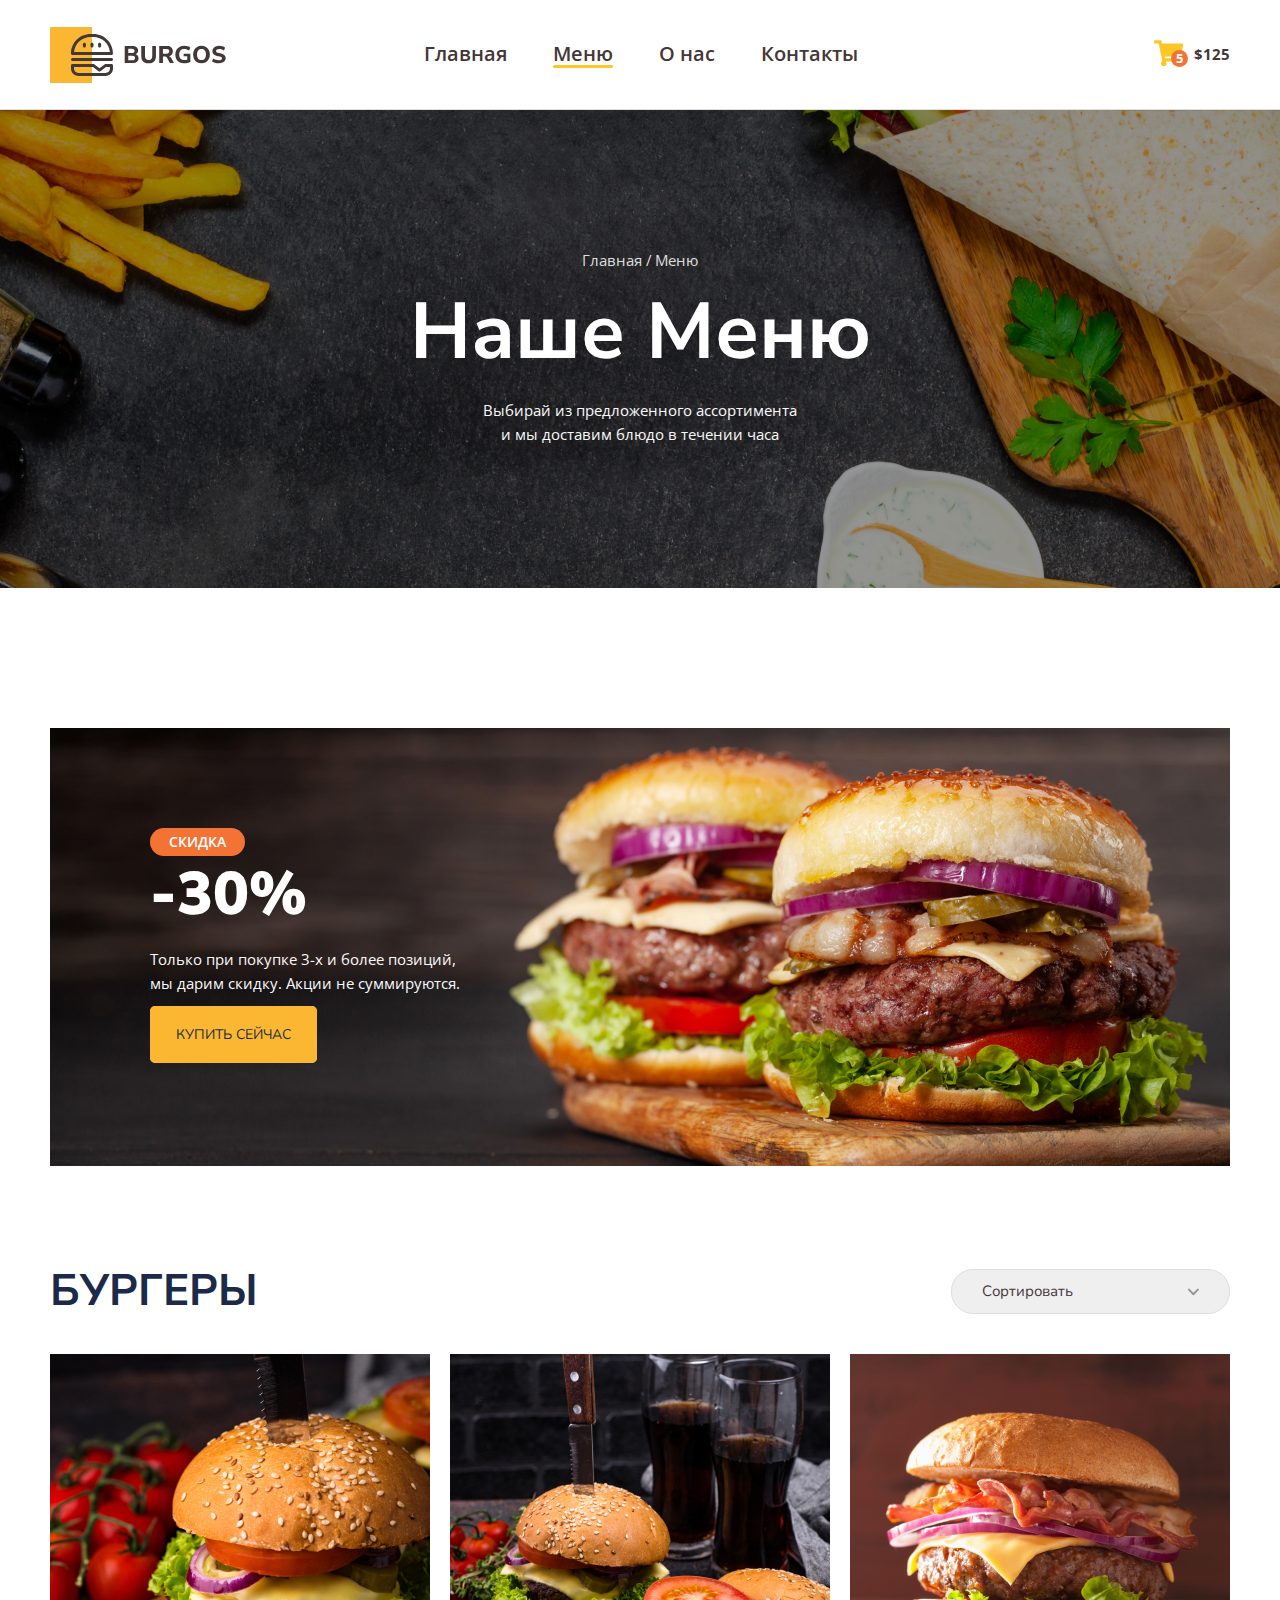
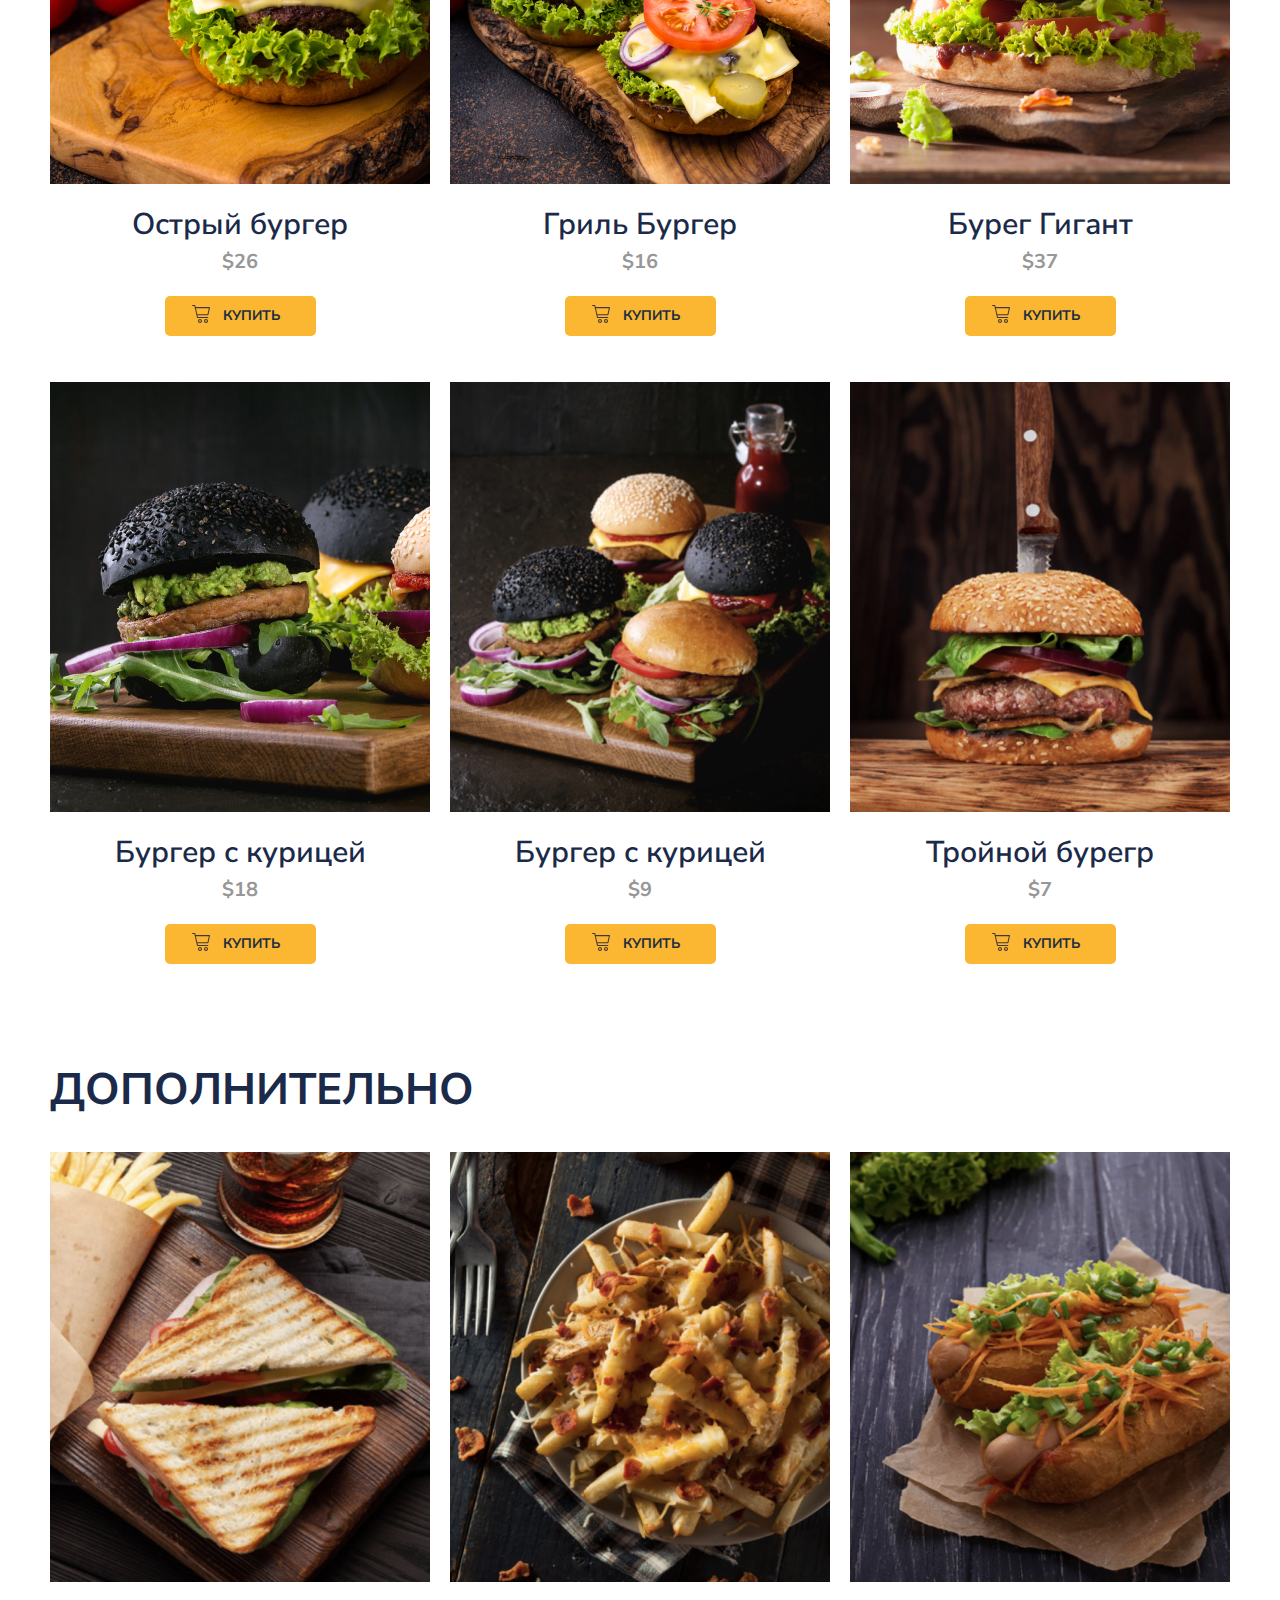
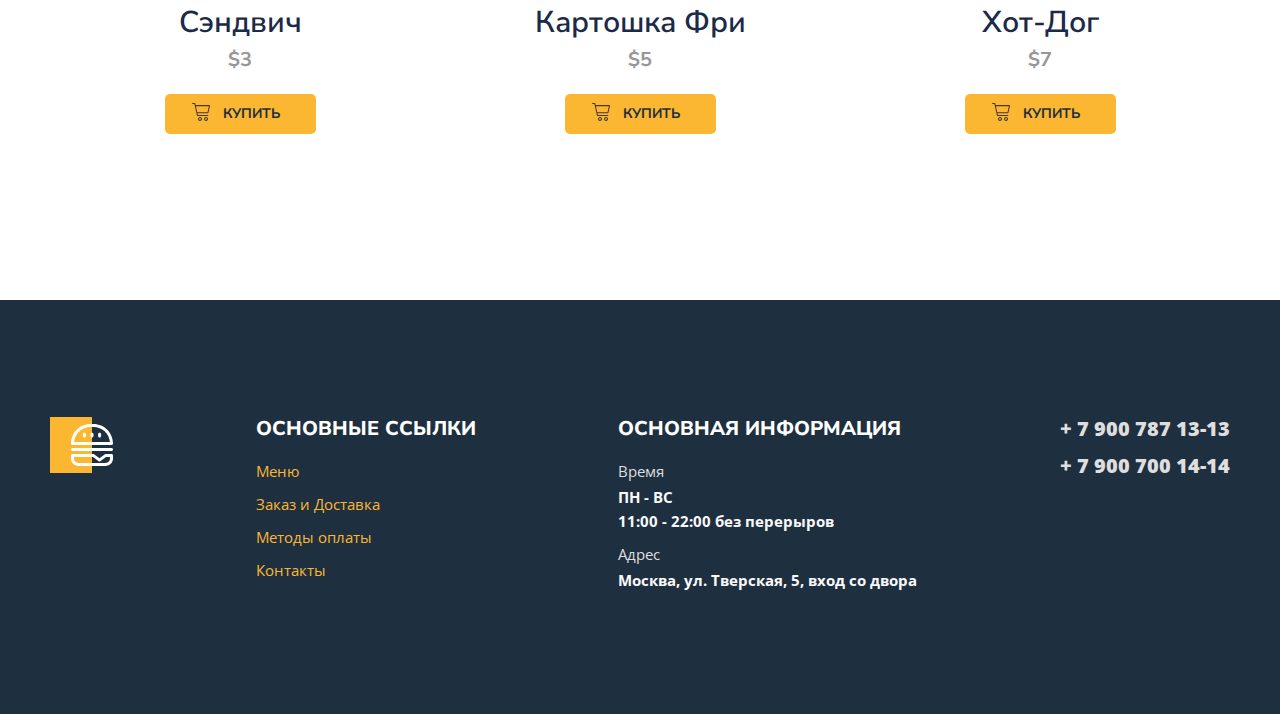
==== menu.html @ 4d60cb62 "add files" ====
<!DOCTYPE html>
<html lang="ru">
<head>
    <meta charset="UTF-8">
    <meta http-equiv="X-UA-Compatible" content="IE=edge">
    <meta name="viewport" content="width=device-width, initial-scale=1.0">
    <title>Burger</title>
    <link rel="preconnect" href="https://fonts.googleapis.com">
    <link rel="preconnect" href="https://fonts.gstatic.com" crossorigin>
    <link href="https://fonts.googleapis.com/css2?family=Nunito+Sans:opsz,wght@6..12,600;6..12,700;6..12,800;6..12,900&family=Open+Sans:wght@400;600;700&display=swap" rel="stylesheet">
    <link rel="stylesheet" href="styles/normalize.css">
    <link href="https://fonts.googleapis.com/css2?family=Nunito+Sans:opsz,wght@6..12,600;6..12,700;6..12,800;6..12,900&family=Open+Sans:wght@400;700&display=swap" rel="stylesheet">
    <link rel="stylesheet" href="styles/normalize.css">
    <link rel="stylesheet" href="styles/main.css">
</head>
<body>
    <header>
        <div class="wrapper">
            <div class="header">
                <div class="header-item">
                    <a href="index.html" class="header-logo"></a>
                <nav>
                    <ul class="header-nav">
                        <li><a href="index.html">Главная</a></li>
                        <li><a href="#" class="active">Меню</a></li>
                        <li><a href="#">О нас</a></li>
                        <li><a href="#">Контакты</a></li>
                    </ul>
                </nav>
                </div>
                <button type="button" class="button">
                    <span class="button-item">
                        <span class="button-count">5</span>
                        <img src="img/cart.svg" alt="Корзина">
                    </span>
                    <span class="button-text">$125</span>
                </button>
            </div>
        </div>
    </header>
    <div class="bg">
        <div class="wrapper">
            <ul class="breadcrumbs">
                <li><a href="index.html">Главная</a></li>
                <li><a href="#">Меню</a></li>
            </ul>
            <h1 class="title">Наше Меню</h1>
                <p class="description">Выбирай из предложенного ассортимента и мы доставим блюдо в течении часа</p>
        </div>
    </div>
    <main>
        <div class="banner">
            <div class="container">
                <div class="banner-box">
                    <h2 class="banner-title">
                        <span>скидка</span>-30%
                    </h2>
                    <p class="banner-text">
                        Только при покупке 3-х и более позиций,
                        мы дарим скидку. Акции не суммируются.
                    </p>
                    <a href="#menuBurger" class="banner-link">купить сейчас</a>
                </div>
            </div>
        </div>
        <section class="menu" id="menuBurger">
            <div class="wrapper">
                <div class="menu-header">
                    <h2 class="menu-title">
                        Бургеры
                    </h2>
                    <select class="menu-select">
                        <option value="">Сортировать</option>
                        <option value="up">По возрастанию</option>
                        <option value="down">По убыванию</option>
                    </select>
                </div>
                <div class="menu-grid">
                    <div class="menu-grid-items">
                        <div class="menu-grid-cover">
                            <img src="img/menu-grid/01.jpg" alt="Острый бургер">
                        </div>
                        <p class="menu-grid-title">Острый бургер</p>
                        <p class="menu-grid-price">$26</p>
                        <button type="button" class="menu-grid-btn">
                            <span class="menu-grid-icon">
                                <img src="img/cart1.svg" alt="">
                            </span>
                            <span class="menu-grid-text">купить</span>
                        </button>
                    </div>
                    <div class="menu-grid-items">
                        <div class="menu-grid-cover">
                            <img src="img/menu-grid/02.jpg" alt="Острый бургер">
                        </div>
                        <p class="menu-grid-title">Гриль Бургер</p>
                        <p class="menu-grid-price">$16</p>
                        <button type="button" class="menu-grid-btn">
                            <span class="menu-grid-icon">
                                <img src="img/cart1.svg" alt="">
                            </span>
                            <span class="menu-grid-text">купить</span>
                        </button>
                    </div>
                    <div class="menu-grid-items">
                        <div class="menu-grid-cover">
                            <img src="img/menu-grid/03.jpg" alt="Острый бургер">
                        </div>
                        <p class="menu-grid-title">Бурег Гигант</p>
                        <p class="menu-grid-price">$37</p>
                        <button type="button" class="menu-grid-btn">
                            <span class="menu-grid-icon">
                                <img src="img/cart1.svg" alt="">
                            </span>
                            <span class="menu-grid-text">купить</span>
                        </button>
                    </div>
                    <div class="menu-grid-items">
                        <div class="menu-grid-cover">
                            <img src="img/menu-grid/04.jpg" alt="Острый бургер">
                        </div>
                        <p class="menu-grid-title">Бургер с курицей</p>
                        <p class="menu-grid-price">$18</p>
                        <button type="button" class="menu-grid-btn">
                            <span class="menu-grid-icon">
                                <img src="img/cart1.svg" alt="">
                            </span>
                            <span class="menu-grid-text">купить</span>
                        </button>
                    </div>
                    <div class="menu-grid-items">
                        <div class="menu-grid-cover">
                            <img src="img/menu-grid/05.jpg" alt="Острый бургер">
                        </div>
                        <p class="menu-grid-title">Бургер с курицей</p>
                        <p class="menu-grid-price">$9</p>
                        <button type="button" class="menu-grid-btn">
                            <span class="menu-grid-icon">
                                <img src="img/cart1.svg" alt="">
                            </span>
                            <span class="menu-grid-text">купить</span>
                        </button>
                    </div>
                    <div class="menu-grid-items">
                        <div class="menu-grid-cover">
                            <img src="img/menu-grid/06.jpg" alt="Острый бургер">
                        </div>
                        <p class="menu-grid-title">Тройной бурегр</p>
                        <p class="menu-grid-price">$7</p>
                        <button type="button" class="menu-grid-btn">
                            <span class="menu-grid-icon">
                                <img src="img/cart1.svg" alt="">
                            </span>
                            <span class="menu-grid-text">купить</span>
                        </button>
                    </div>
                </div>
            </div>    
        </section>
        <section class="bonus">
            <div class="wrapper">
                <div class="menu-header">
                    <h2 class="menu-title">
                        дополнительно
                    </h2>
                </div>
                <div class="menu-grid">
                    <div class="menu-grid-items">
                        <div class="menu-grid-cover">
                            <img src="img/menu-bonus/b1.jpg" alt="Острый бургер">
                        </div>
                        <p class="menu-grid-title">Сэндвич</p>
                        <p class="menu-grid-price">$3</p>
                        <button type="button" class="menu-grid-btn">
                            <span class="menu-grid-icon">
                                <img src="img/cart1.svg" alt="">
                            </span>
                            <span class="menu-grid-text">купить</span>
                        </button>
                    </div>
                    <div class="menu-grid-items">
                        <div class="menu-grid-cover">
                            <img src="img/menu-bonus/b2.jpg" alt="Острый бургер">
                        </div>
                        <p class="menu-grid-title">Картошка Фри</p>
                        <p class="menu-grid-price">$5</p>
                        <button type="button" class="menu-grid-btn">
                            <span class="menu-grid-icon">
                                <img src="img/cart1.svg" alt="">
                            </span>
                            <span class="menu-grid-text">купить</span>
                        </button>
                    </div>
                    <div class="menu-grid-items">
                        <div class="menu-grid-cover">
                            <img src="img/menu-bonus/b3.jpg" alt="Острый бургер">
                        </div>
                        <p class="menu-grid-title">Хот-Дог</p>
                        <p class="menu-grid-price">$7</p>
                        <button type="button" class="menu-grid-btn">
                            <span class="menu-grid-icon">
                                <img src="img/cart1.svg" alt="">
                            </span>
                            <span class="menu-grid-text">купить</span>
                        </button>
                    </div>
                </div>
            </div>    
        </section>
    </main>
    <footer class="footer">
        <div class="wrapper">
            <div class="footer-box">
                <div class="footer-item">
                    <img src="img/logo-footer.svg" alt="Logo">
                </div>
                <div class="footer-item">
                    <h2>основные ссылки</h2>
                    <ul class="footer-list">
                        <li><a href="menu.html">Меню</a></li>
                        <li><a href="#">Заказ и Доставка</a></li>
                        <li><a href="#">Методы оплаты</a></li>
                        <li><a href="#">Контакты</a></li>
                    </ul>
                </div>
                <div class="footer-item">
                    <h2>основная информация</h2>
                    <ul class="footer-list">
                        <li>
                            <span>Время</span>
                            ПН - ВС <br>
                            11:00 - 22:00 без перерыров
                        </li>
                        <li>
                            <span>Адрес</span>
                            Москва, ул. Тверская, 5, вход со двора
                        </li>
                    </ul>
                </div>
                <div class="footer-tel">
                    <ul class="footer-list footer-list-tel">
                        <li>
                            <a href="tel:+79007871313">+ 7 900 787 13-13</a>
                        </li>
                        <li>
                            <a href="tel:+79007001414">+ 7 900 700 14-14</a>
                        </li>
                    </ul>
                </div>
            </div>
            
        </div>
    </footer>
</body>
</html>
---- styles/main.css ----
body {
    font-family: 'Nunito Sans', sans-serif;
}
.wrapper {
    max-width: 1180px;
    margin: 0 auto;
    padding-left: 15px;
    padding-right: 15px;
}
.header {
    font-family: 'Open Sans', sans-serif;
    display: flex;
    align-items: center;
    justify-content: space-between;
    padding-top: 26px;
    padding-bottom: 25px;
}
header {
    border-bottom: 1px solid #dedede;
}
.header-item {
    display: flex;
    align-items:center;
    justify-content: space-between;
    flex-basis: 68.5%;
}
.header-logo {
    display: block;
    background-image: url(../img/logo.svg);
    width: 176px;
    height: 56px;
    background-repeat: no-repeat;
    background-size: cover;
}
.header-nav {
    display: flex;
    list-style-type: none;
    padding-left: 0;
    gap: 46px;
}
.header-nav a {
    font-size: 20px;
    font-weight: 600; 
    color: #443737; 
    text-decoration: none; 
}
.header-nav a:hover {
    color: #FFC725;
}
.header-nav a::after {
    content: '';
    width: 100%;
    height: 3px;
    border-radius: 1.5px;
    background: transparent;
    display: block;
}
.header-nav a.active::after {
    background: #FFC725;
}
.button {
    display: flex;
    align-items: center;
    background-color: transparent;
    border: none;
    padding: 0;
    gap: 10px;
    cursor: pointer;
}
.button-item {
    position: relative;
}
.button-count {
    font-weight: 700;
    font-size: 13px;
    color:#FFF;
    background:#F37335;
    border-radius:100% ;
    position: absolute;
    width: 17px;
    height: 17px;
    text-align: center;
    line-height: 1.3;
    bottom: 3px;
    right: -4px;
}
.button-text {
    color:#443737;
    font-weight: 700;
font-size: 15px;
}
.bg {
    text-align: center;
    color: #FFF;
    background-image: url(../img/bg.jpg);
    background-size: cover;
    background-position: center center;
    padding: 142px 0;
    margin-bottom: 140px;
}
.breadcrumbs {
    padding-left: 0;
    margin-top: 0;
    list-style: none;
    display: flex;
    justify-content: center;
    gap: 7px;
}
.breadcrumbs a{
    color: #dedede;
    font-size: 15px;
    font-family: 'Open Sans', sans-serif;
    text-decoration: none;
}
.breadcrumbs a:hover {
    color: #FFC725;
}
.breadcrumbs a::before {
    content: '/';
    position: relative;
    left: -3px;
    pointer-events: none;
}
.breadcrumbs a:hover::before {
    color: #dedede;
}
.breadcrumbs li:first-child a::before {
    display: none;
}
.title {
    font-size: 700;
    font-size: 79px;
    margin-top: 17px;
    margin-bottom: 20px;
}
.description {
    font-family: 'Open Sans', sans-serif;
    font-size: 15px;
    line-height: 1.6;
    color: #faf9f9;
    max-width: 320px;
    margin: 0 auto;
}
.banner {
    color: #FFF;
    background-image: url(../img/banner.jpg);
    max-width: 1180px;
    height: 438px;
    margin: 0 auto;
    margin-bottom: 100px;
}
.container {
    width: 353px;
    height: 238px;
    text-align: left;
    padding: 100px 0 0px 100px;
}
.banner-box span {
    color: #FFF;
    font-family: 'Open Sans';
    font-size: 14px;
    font-style: normal;
    font-weight: 600;
    border-radius: 14px;
    background: #F37335;    
    display: flex;
    width: 95px;
    height: 28px;
    justify-content: center;
    align-items: center;
}
.banner-text {
    color: #FAF9F9;
    font-family: 'Open Sans';
    font-size: 15px;
    font-style: normal;
    font-weight: 400;
    line-height: 24px;
    width: 327px;
    height: 48px;
    margin-bottom: 30px
}
.banner-title {
    color: #FFF;
    font-family: 'Nunito Sans';
    font-size: 60px;
    font-style: normal;
    font-weight: 900;
    line-height: 76px;
    text-transform: uppercase;
    margin: 0;
}
.banner-link {
    border-radius: 5px;
    background: #FBB731;
    color: #1E2F40;
    font-size: 14px;
    padding: 18px 25px;
    text-transform: uppercase;
    text-decoration: none;
    border: 1px solid #FBB731
}
.banner-link:hover {
    background-color:transparent;
    color: #FBB731;
}
.menu-header{
    display: flex;
    align-items: center;
    justify-content: space-between;
    padding-bottom: 37px;
}
.menu-title {
    font-size: 44px;
    font-weight: 700;
    text-transform: uppercase;
    color: #1b2a49;
    margin: 0;
}
.menu-select {
    border: 1px solid #dedede;
    padding: 13px 30px;
    border-radius: 22px;
    color: #443737;
    font-size: 15px;
    appearance: none;
    flex-basis: 279px;
    background-image: url(../img/arrow.svg);
    background-repeat: no-repeat;
    background-size: 12.79px 7.75px;
    background-position: 89% center;
}
.menu-grid {
    display: grid;
    grid-template-columns: repeat(3, 1fr);
    gap: 20px;
}
.menu-grid-cover {
    width: 100%;
    height: 430px;
    position: relative;
    overflow: hidden;
}
.menu-grid-cover img {
    position: absolute;
    left: 50%;
    top: 50%;
    transform: translate(-50%, -50%);
    object-fit: cover;
    width: 100%;
    height: 430px;
}
.menu-grid-title {
    color: #1B2A49;
    text-align: center;
    font-family: 'Nunito Sans';
    font-size: 30px;
    font-style: normal;
    font-weight: 600;
    line-height: 21px;
    margin-bottom: -7px;
}
.menu-grid-price {
    color: #979797;
    text-align: center;
    font-family: 'Nunito Sans';
    font-size: 20px;
    font-style: normal;
    font-weight: 700;
    line-height: 28px;
}
.menu-grid-btn {
    position: relative;
    display: flex;
    justify-content: center;
    align-items: center;
    margin: 0 auto;
    margin-bottom: 26px;
    border-radius: 5px;
    border: none;
    background: #FBB731;
}
.menu-grid-btn:hover {
    background-color:transparent;
    background-color: #F37335;
    cursor: pointer;
}
.menu-grid-icon {
    background-repeat: no-repeat;
    background-size: cover;
    align-items:center;
    position: absolute;
    margin-left: -78px
}
.menu-grid-text {
    padding: 10px 30px 10px 52px;
    color: #1E2F40;
    text-align: center;
    font-family: 'Nunito Sans';
    font-size: 14px;
    font-style: normal;
    font-weight: 700;
    line-height: 18px; 
    text-transform: uppercase;
}
.bonus {
    margin-top: 75px;
}
.footer {
    background: #1E2F40;
    color: #fff;
    padding-top: 117px;
    padding-bottom: 106px;
    margin-top: 140px;
}
.footer-box {
    display: flex;
    justify-content: space-between;
}
.logo {
    width: 63px;
    height: 56px;
}
.footer-item {
    flex: 0 0 auto;
}
.footer-item h2 {
    font-size: 20px;
    font-weight: 800;
    text-transform: uppercase;
    margin-bottom: 19px;
    margin-top: 0;
}
.footer-item ul,
.footer-tel ul {
    list-style-type: none;
}
.footer-list li {
    margin-bottom: 9px;
    font-family: 'Open Sans', sans-serif;
    font-size: 15px;
    color: #FAF9F9;
    font-weight: 700;
    line-height: 24px;
}
.footer-list a {
    color: #FBB731;
    text-decoration: none;
    font-weight: 400;
}
.footer-item span {
    color: #DEDEDE;
    display: block;
    font-weight: 400;
    margin-bottom: 2px;
}
.footer-list-tel {
    margin-top: 0;
}
.footer-list-tel a {
    font-size: 20px;
    font-weight: 900;
    color: #DEDEDE; 
}
.footer-tel li {
    margin-bottom: 12px;
}
.footer-list {
    padding-left: 0;
    list-style-type: none;
}
/* styles index*/
.main {
    background: linear-gradient(180deg, #0C4C7B -100%, #1E2F40 100%);
}

.contaner {
    max-width: 1180px;
    margin: 0 auto;
    display: flex;
    justify-content: space-between;
}
.content {
    color:#faf9f9;
    flex: 0 0 580px;
    padding-top: 170px;
    padding-bottom: 170px;
}
.content-title {
    font-size: 120px;
    font-weight: 800;
    text-transform: uppercase;
    line-height: 140px;
    margin-bottom: 35px;
    margin-top: 0;
    margin-left: 8px;
}
.content-title span {
    color: #FBB731;
    font-size: 30px;
    font-weight: 700;
    line-height: 38px;
    display: block;
    margin-bottom: 10px;
}
.content-text {
    font-family: 'Open sans', 'sans-serif';
    font-size: 19px;
    line-height: 1.4;
    margin-bottom: 42px;
    margin-left: 9px
}
.content-link,
.promo a{
    color: #1e2f40;
    background-color: #fbb731;
    border-radius: 5px;
    text-decoration: none;
    padding: 20px 45px;
    display: inline-block;
    text-transform: uppercase;
    font-size: 14px;
    font-weight: 700;
    margin: 4px 0 0 50px;
}
.visual {
    flex-grow: 1;
    display: flex;
    justify-content: flex-end;
    position: relative;
}
.bg1 {
    width: 432px;
    height: 100%;
    background: linear-gradient(2deg, #F37335 -19.6%, #FBB731 100.79%, #FDC830 100.79%);
}
.main img {
    width: 829px;
    position: absolute;
    right: -168px;
}
.promo {
    padding-top: 186px;
    padding-bottom: 46px;
}
.promo-left,
.promo-right {
    flex: 0 0 49%;
    color: #fff;
    box-sizing: border-box;
    background-repeat: no-repeat;
    background-size: cover;
    background-position: center;
    padding: 0;
}
.promo-left {
    background-image: url(../img/promo-left.png);
    padding: 0;
}
.promo-right {
    background-image: url(../img/promo-right.png);
    padding: 0;
}
.sale {
    font-size: 14px;
    font-weight: 900;
    background: #f37335;
    padding: 5px 19px;
    border-radius: 14px;
    display: inline-block;
    text-transform: uppercase;
    margin-top: 118px;
    margin-left: 49px;
}
.cost {
    font-size: 60px;
    font-weight: 900;
    margin-bottom: 8px;
    margin-top: -5px;
    margin-left: 46px;
}
.promo-description {
    font-family: 'Open sans', 'sans-serif';
    color: #FAF9F9;
    font-size: 15px;
    line-height: 24px;
}
.promo-left .promo-description {
    max-width: 392px;
    margin-left: 48px;
    margin-top: 10px;
    margin-bottom: 115px;
}
.promo-right .promo-description {
    max-width: 300px;
    margin-left: 45px;
    margin-bottom: 16px
}
.free {
    font-size: 44px;
    font-weight: #fff;
    padding: 104px 0 0 49px;
    margin: 0;
}
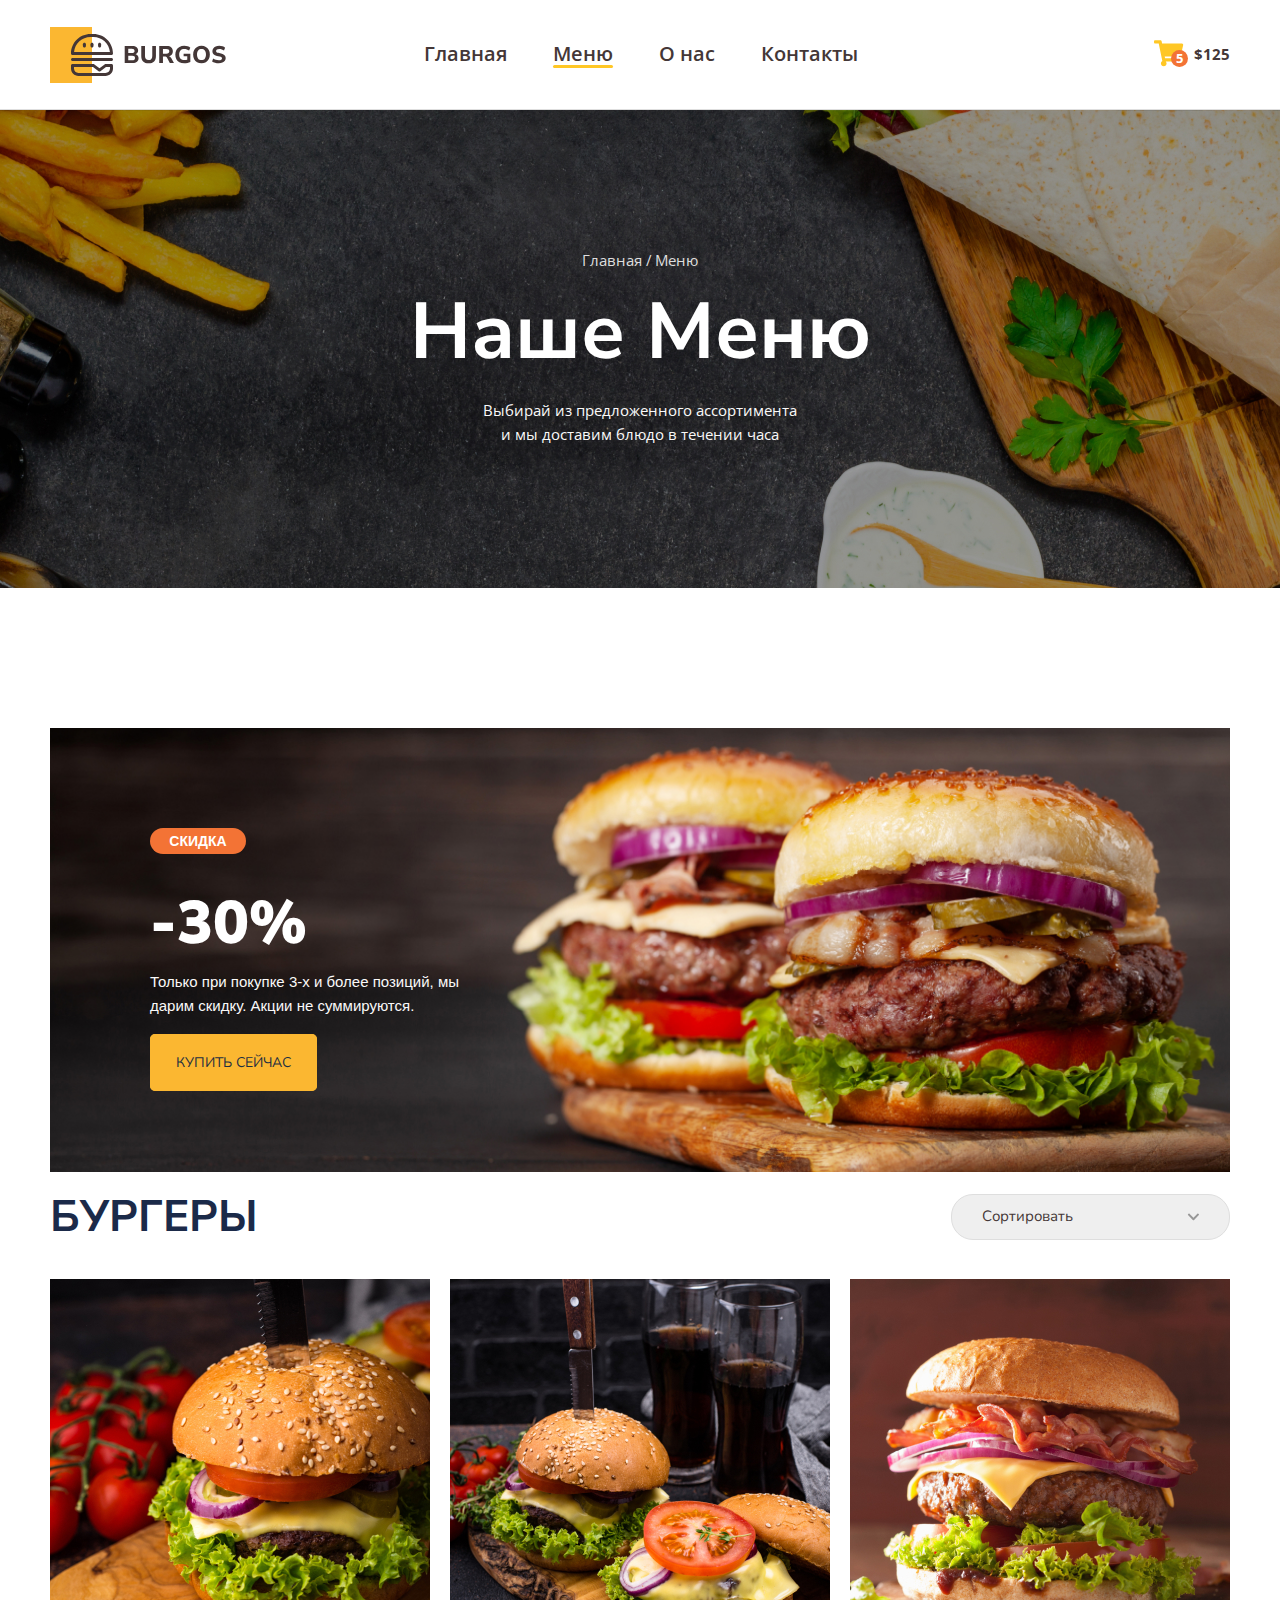
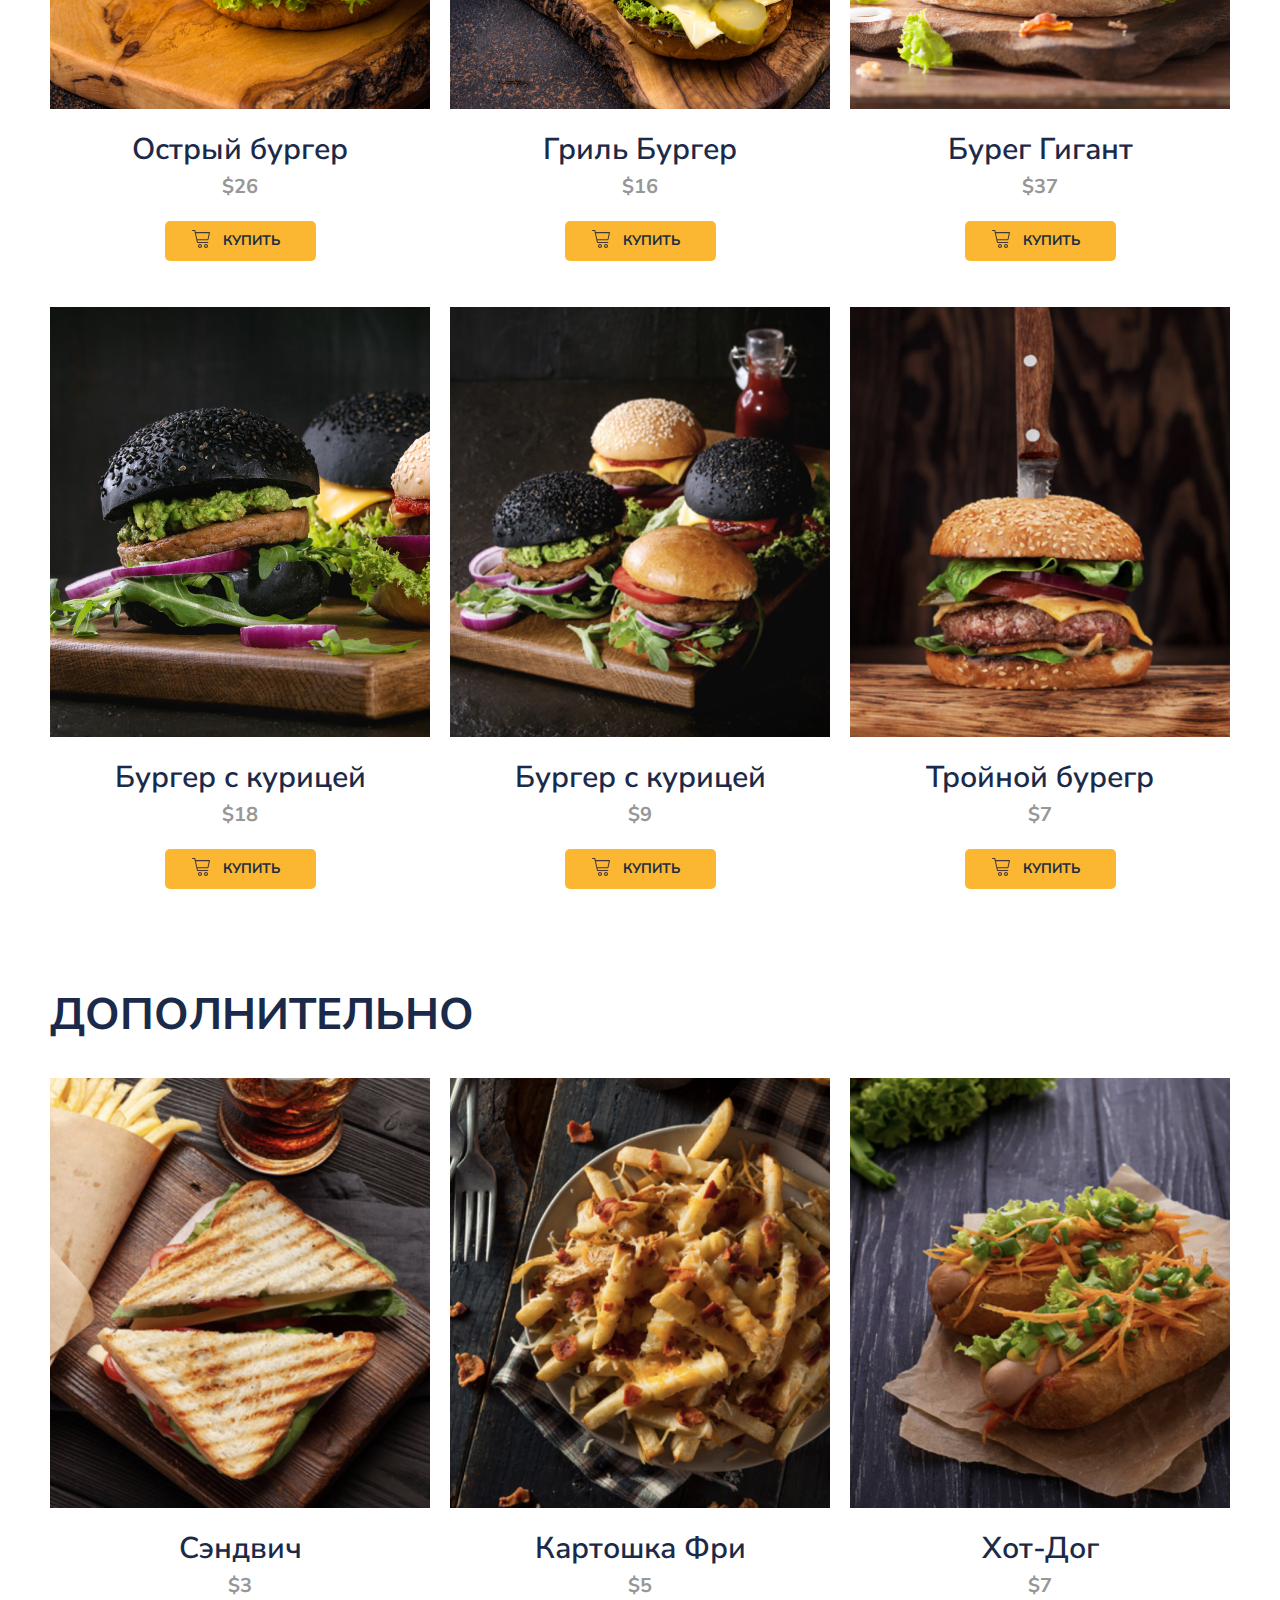
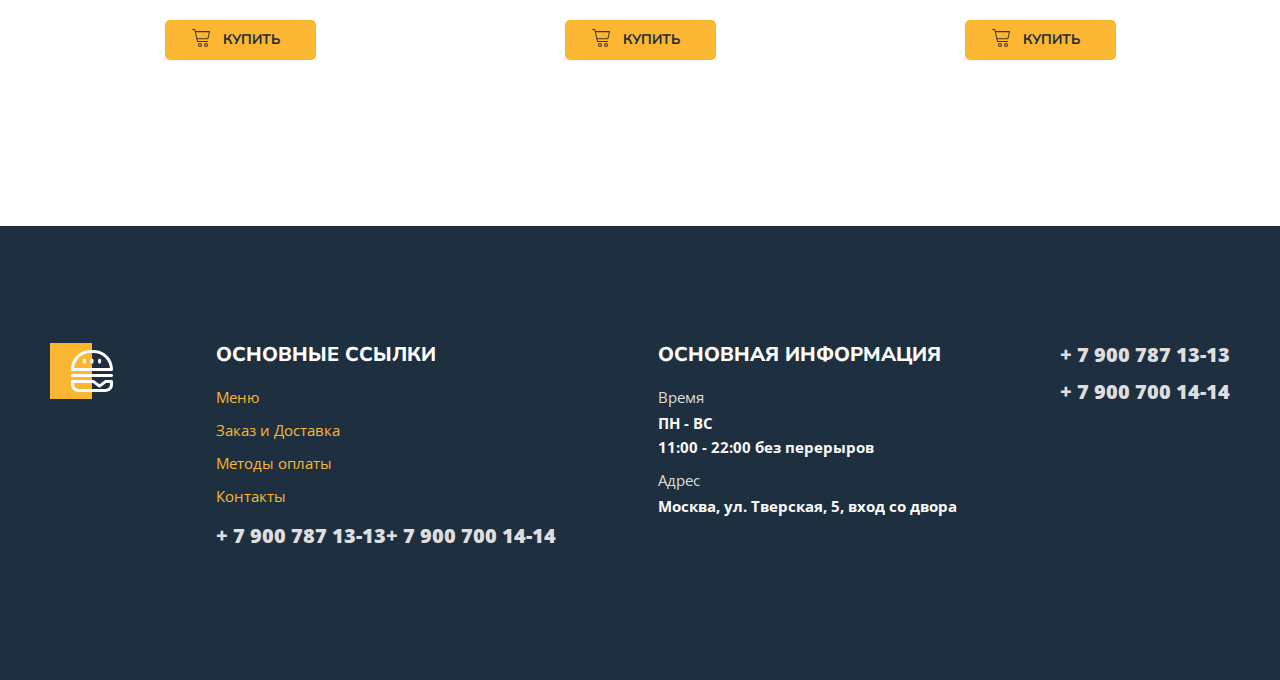
==== commit 365800f8: "add files" ====
--- a/menu.html
+++ b/menu.html
@@ -14,9 +14,12 @@
     <link rel="stylesheet" href="styles/main.css">
 </head>
 <body>
-    <header>
+    <header id="headerTop" >
         <div class="wrapper">
             <div class="header">
+                <div class="header-burger">
+                    <button class="burger" onclick="openModal()"></button>
+                </div>
                 <div class="header-item">
                     <a href="index.html" class="header-logo"></a>
                 <nav>
@@ -50,7 +53,7 @@
     </div>
     <main>
         <div class="banner">
-            <div class="container">
+            <div class="wrapper">
                 <div class="banner-box">
                     <h2 class="banner-title">
                         <span>скидка</span>-30%
@@ -157,7 +160,7 @@
                 </div>
             </div>    
         </section>
-        <section class="bonus">
+        <section class="bonus  menu-other">
             <div class="wrapper">
                 <div class="menu-header">
                     <h2 class="menu-title">
@@ -222,6 +225,14 @@
                         <li><a href="#">Методы оплаты</a></li>
                         <li><a href="#">Контакты</a></li>
                     </ul>
+                    <ul class="footer-list footer-list-tel">
+                        <li>
+                            <a href="tel:+79007871313">+ 7 900 787 13-13</a>
+                        </li>
+                        <li>
+                            <a href="tel:+79007001414">+ 7 900 700 14-14</a>
+                        </li>
+                    </ul>
                 </div>
                 <div class="footer-item">
                     <h2>основная информация</h2>
@@ -251,5 +262,68 @@
             
         </div>
     </footer>
+    <a href="#headerTop" class="button-up hidden" id="btnUp">Наверх</a>
+    <div class="modal" id="modal">
+        <ul class="header-nav">
+            <li><a href="index.html">Главная</a></li>
+            <li><a href="#" class="active">Меню</a></li>
+            <li><a href="#">О нас</a></li>
+            <li><a href="#">Контакты</a></li>
+        </ul>
+        <button class="burger-close" onclick="closeModal()"></button>
+    </div>
+    <script>
+        // Smooth Scroll
+        const links = document.querySelectorAll(".banner-link");
+
+        for (const link of links) {
+            link.addEventListener("click", clickHandler);
+        }
+
+        function clickHandler(e) {
+            e.preventDefault();
+            const href = this.getAttribute("href");
+
+            document.querySelector(href).scrollIntoView({
+                behavior: "smooth"
+            });
+        }
+
+        // Button Up
+        window.onscroll = function(){scrollFunction()};
+
+        const upbuttons = document.querySelectorAll(".button-up");
+
+        for (const upbutton of upbuttons) {
+           upbutton.addEventListener("click", clickHandler);
+        }
+       
+       function clickHandler(e) {
+            e.preventDefault();
+            const href = this.getAttribute("href");
+
+       document.querySelector(href).scrollIntoView({
+           behavior: "smooth"
+       });
+       }
+
+       function scrollFunction(){
+           if ( document.body.scrollTop > 1000 || document.documentElement.scrollTop > 1000){
+               document.getElementById('btnUp').className = 'button-up visible';
+           } else {
+               document.getElementById('btnUp').className = 'button-up hidden';
+           }
+       }
+         // Menu
+
+         function openModal() {
+           document.getElementById("modal").style.top = "0px";
+       }
+
+       function closeModal() {
+           document.getElementById("modal").style.top = "-400px";
+       }
+
+    </script>
 </body>
 </html>--- a/styles/main.css
+++ b/styles/main.css
@@ -141,54 +141,41 @@
     max-width: 320px;
     margin: 0 auto;
 }
-.banner {
-    color: #FFF;
+.banner-box {
     background-image: url(../img/banner.jpg);
-    max-width: 1180px;
-    height: 438px;
-    margin: 0 auto;
-    margin-bottom: 100px;
-}
-.container {
-    width: 353px;
-    height: 238px;
-    text-align: left;
-    padding: 100px 0 0px 100px;
-}
-.banner-box span {
-    color: #FFF;
-    font-family: 'Open Sans';
-    font-size: 14px;
-    font-style: normal;
-    font-weight: 600;
-    border-radius: 14px;
-    background: #F37335;    
-    display: flex;
-    width: 95px;
-    height: 28px;
-    justify-content: center;
-    align-items: center;
+    background-repeat: no-repeat;
+    background-size: cover;
+    background-position: center center;
+    padding: 100px;
 }
 .banner-text {
     color: #FAF9F9;
-    font-family: 'Open Sans';
     font-size: 15px;
-    font-style: normal;
-    font-weight: 400;
-    line-height: 24px;
-    width: 327px;
-    height: 48px;
-    margin-bottom: 30px
+    line-height: 1.6;
+    font-family: 'Open-Sans',sans-serif;
+    max-width: 353px;
+    margin-top: 0;
+    margin-bottom: 35px;
 }
 .banner-title {
     color: #FFF;
-    font-family: 'Nunito Sans';
     font-size: 60px;
-    font-style: normal;
     font-weight: 900;
-    line-height: 76px;
-    text-transform: uppercase;
-    margin: 0;
+    margin-top: 0;
+    margin-bottom: 12px;
+}
+.banner-title span {
+    font-size: 14px;
+    font-family: 'Open-Sans',sans-serif;
+    font-weight: 600;
+    text-transform: uppercase;
+    background-color: #F37335;
+    border-radius: 14px;
+    padding: 5px 0;
+    display: block;
+    max-width: 96px;
+    text-align: center;
+    margin-bottom: 35px;
 }
 .banner-link {
     border-radius: 5px;
@@ -198,11 +185,15 @@
     padding: 18px 25px;
     text-transform: uppercase;
     text-decoration: none;
-    border: 1px solid #FBB731
+    border: 1px solid #FBB731;
+    transition: 0.2s;
 }
 .banner-link:hover {
     background-color:transparent;
     color: #FBB731;
+}
+.menu {
+    padding-top: 20px;
 }
 .menu-header{
     display: flex;
@@ -369,6 +360,30 @@
     padding-left: 0;
     list-style-type: none;
 }
+.button-up {
+    background-color: #fbb731;
+    font-weight: 700;
+    font-size: 14px;
+    text-transform: uppercase;
+    color: #1e2f40;
+    text-decoration: none;
+    padding: 5px 20px;
+    position: fixed;
+    bottom: 20px;
+    right: 20px;
+    border-radius: 5px;
+    transition: 1s;
+}
+.button-up:hover {
+    background-color: #f37335;
+}
+.button-up.hidden {
+    opacity: 0;
+}
+.button-up.visible {
+    opacity: 1;
+}
+
 /* styles index*/
 .main {
     background: linear-gradient(180deg, #0C4C7B -100%, #1E2F40 100%);
@@ -502,3 +517,200 @@
     padding: 104px 0 0 49px;
     margin: 0;
 }
+/* Modal */
+.burger {
+    width: 33px;
+    height: 22px;
+    background-image: url(../img/burger.svg);
+    background-color:transparent;
+    border: none;
+    cursor: pointer;
+    background-repeat: no-repeat;
+    background-size:contain;
+}
+.modal {
+    background-color: #fff8dc;
+    max-width: 500px;
+    text-align: center;
+    position: absolute;
+    top: -400px;
+    left: 0;
+    right: 0;
+    margin: 20px auto 0;
+    padding: 40px 30px;
+    box-sizing: border-box;
+    transition: .5s;
+}
+.modal .header-nav {
+    flex-direction: column;
+    align-items: center;
+    gap: 23px;
+    margin: 0;
+}
+.burger-close {
+    width: 22px;
+    height: 22px;
+    background-image: url(../img/close.svg);
+    background-color: transparent;
+    border: none;
+    background-size: contain;
+    background-repeat: no-repeat;
+    position: absolute;
+    top: 20px;
+    right: 20px;
+    cursor: pointer;
+}
+/*responsive*/
+@media (min-width: 766px) {
+    .header-burger {
+        display: none;
+    }
+}
+@media (min-width: 1001px) {
+    .footer-list + .footer-list-tel {
+        display: flex;
+    }
+}
+@media (max-width: 1000px) {
+    .wrapper {
+    max-width: 738px;
+    }
+    .header-logo {
+        width: 150px;
+        height: 48px;
+        background-size: contain;
+    }
+    .header-nav {
+        gap: 22px;
+    }
+    .header-item {
+        flex-basis: 75.5%;
+    }
+    .bg {
+        margin-bottom: 72px;
+    }
+    .banner-box {
+        background-position:-80px center;
+        padding: 100px 40px 120px;
+    }
+    .menu-grid {
+        grid-template-columns: repeat(2, 1fr);
+        gap: 50px 15px;
+    }
+    .menu .wrapper {
+        overflow: hidden;
+    }
+    .menu-other {
+        overflow: hidden;
+        /*height: 558px;*/
+    }
+    .menu-other .menu-grid {
+        display: flex;
+        width: auto;
+        height: 424px;
+        overflow-x: scroll;
+        overflow-y: hidden;
+        padding-bottom: 50px;
+    }
+    .menu-other .menu-grid-item {
+        flex: 0 0 281px;
+    }
+    .menu-other .menu-grid-cover,
+    .menu-other .menu-grid-cover img {
+        height: 350px;
+    }
+    .footer-tel {
+        display: none;
+    }
+    .footer-list + .footer-list-tel {
+        display: block;
+    }
+}
+@media (max-width: 765px) {
+    nav {
+        display: none;
+    }
+    .header {
+        gap: 21px;
+    }
+}
+@media (max-width: 567px) {
+
+}
+@media (max-width: 360px) {
+
+}
+@media (max-width: 320px) {
+    .header-logo {
+        width: 116px;
+        height: 37px;
+    }
+    .header {
+        padding-top: 20px;
+        padding-bottom: 16px;
+    }
+    .bg {
+        padding-top: 54px;
+        padding-bottom: 53px;
+        margin-bottom: 33px;
+    }
+    .breadcrumbs {
+        font-size: 12px;
+        margin-left: 3px;
+        margin-bottom: 22px;
+    }
+    .title {
+        font-size: 38px;
+        margin-top: 17px;
+        margin-bottom: 11px;
+        margin-left: 7px;
+    }
+    .description {
+        font-size: 12px;
+    }
+    .banner-box {
+        background-position: -107px center;
+        padding: 35px 35px 50px 15px;
+    }
+    .banner-title span {
+        margin-bottom: 3px;
+    }
+    banner-title {
+        margin-bottom: 11px;
+    }
+    .banner-text {
+        margin-bottom: 27px;
+    }
+    .banner-link {
+        padding: 18px 21px;
+    }
+    .menu {
+        padding-top: 53px;
+        }
+    .menu-header {
+       padding-bottom: 28px;
+    }
+    .menu-title {
+        font-size: 25px;
+    }
+    .menu-select {
+        padding: 11px 6px;
+        margin-left: 27px;
+    }
+    .menu-grid {
+       gap: 25px 10px;
+    }
+    .menu-grid-cover {
+        height: 173px;
+    }
+    .menu-grid-cover img {
+        left: 24%;
+        top: 46%;
+    }
+    .menu-grid-title {
+        font-size: 13px;
+    }
+    .menu-grid-price {
+        font-size: 16px;
+    }
+}